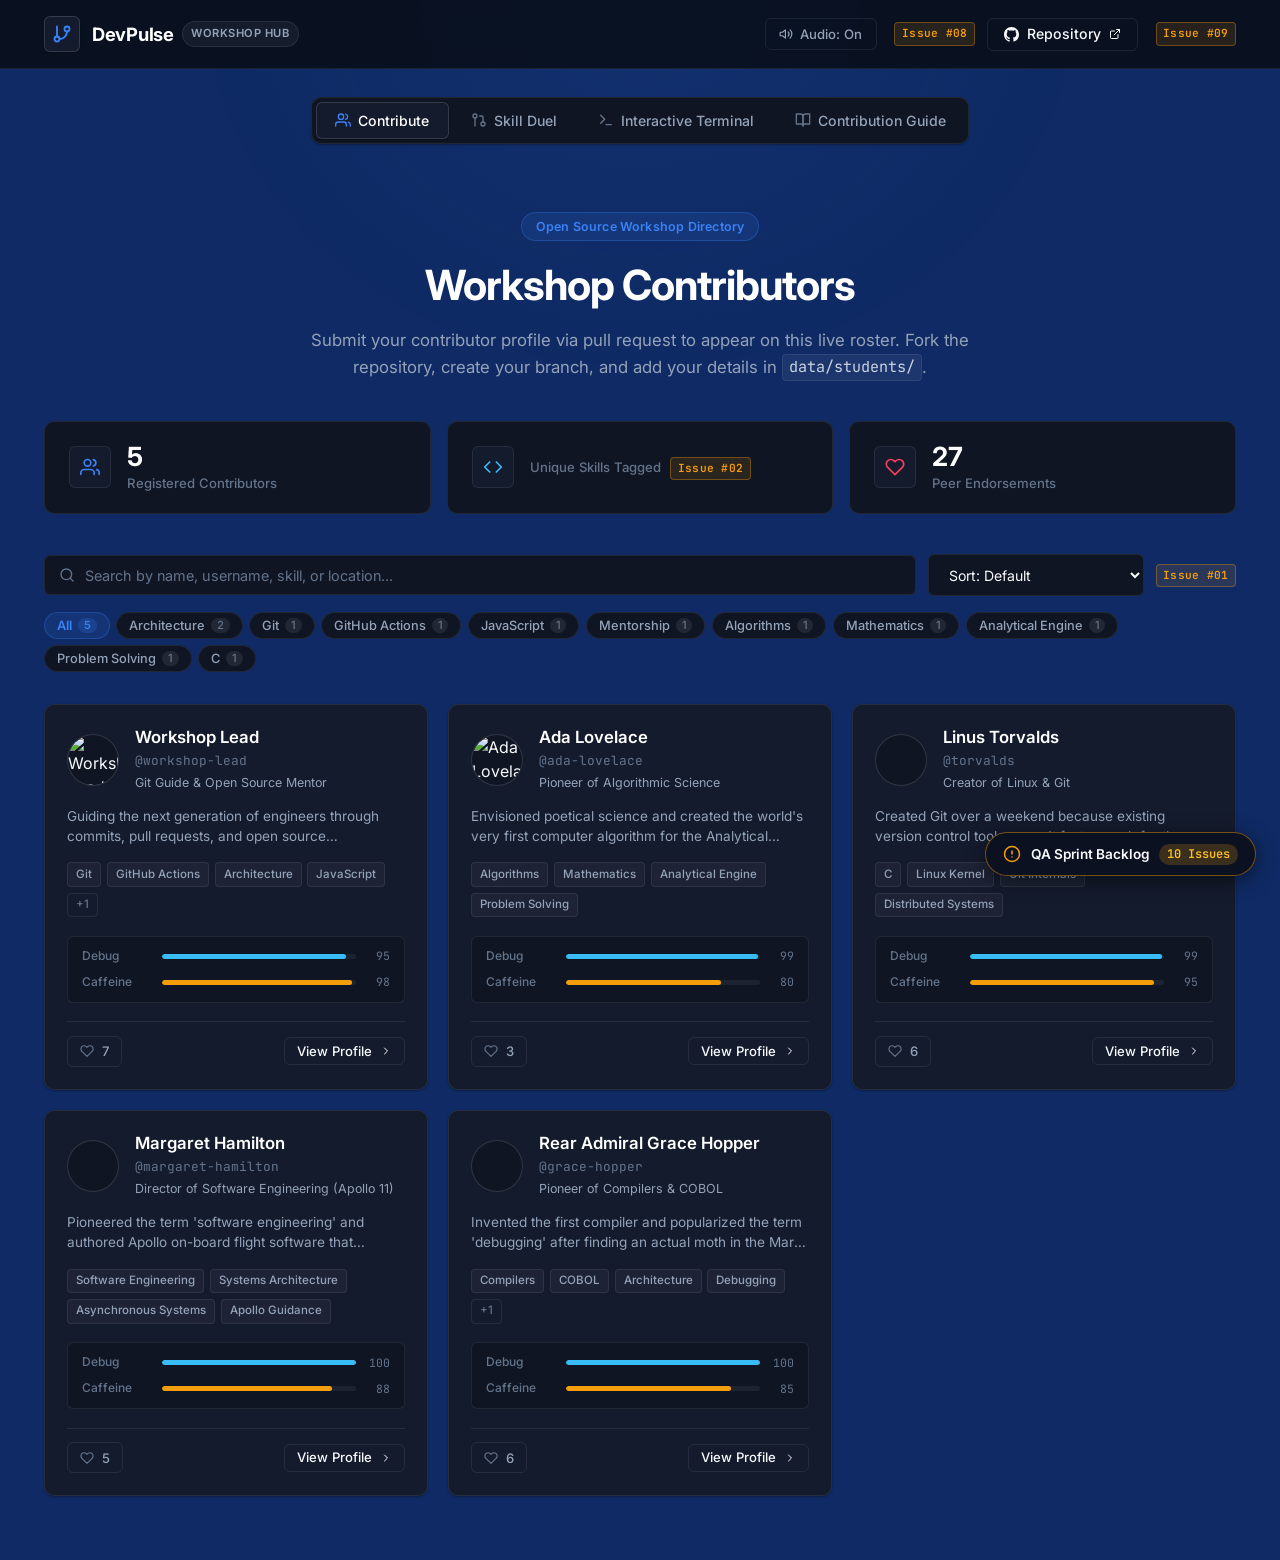
==== GitHub_MTECH/index.html @ 8ccf23fe "initial_commit" ====
<!DOCTYPE html>
<html lang="en">

<head>
  <meta charset="UTF-8">
  <meta name="viewport" content="width=device-width, initial-scale=1.0">
  <meta name="description" content="DevPulse - Contributor directory and interactive Git workshop platform.">
  <title> Git and Github Workshop </title>
  <link rel="stylesheet" href="css/styles.css">
  <link rel="icon"
    href="data:image/svg+xml,<svg xmlns=%22http://www.w3.org/2000/svg%22 viewBox=%220 0 24 24%22 fill=%22none%22 stroke=%22%232f81f7%22 stroke-width=%222%22 stroke-linecap=%22round%22 stroke-linejoin=%22round%22><line x1=%226%22 y1=%223%22 x2=%226%22 y2=%2215%22/><circle cx=%2218%22 cy=%226%22 r=%223%22/><circle cx=%226%22 cy=%2218%22 r=%223%22/><path d=%22M18 9a9 9 0 0 1-9 9%22/></svg>">
</head>

<body>
  <canvas id="confetti-canvas"></canvas>

  <header class="site-header">
    <div class="app-container header-inner">
      <a href="#" class="brand-logo" id="brand-home-link">
        <div class="logo-icon-wrap" aria-hidden="true">
          <svg width="20" height="20" viewBox="0 0 24 24" fill="none" stroke="currentColor" stroke-width="2.2"
            stroke-linecap="round" stroke-linejoin="round">
            <line x1="6" y1="3" x2="6" y2="15"></line>
            <circle cx="18" cy="6" r="3"></circle>
            <circle cx="6" cy="18" r="3"></circle>
            <path d="M18 9a9 9 0 0 1-9 9"></path>
          </svg>
        </div>
        <div class="brand-text-group">
          <span class="brand-title">DevPulse</span>
          <span class="brand-tag">Workshop Hub</span>
        </div>
      </a>

      <div class="header-actions">
        <button id="audio-toggle-btn" class="btn-audio" title="Toggle audio feedback" aria-label="Toggle Sound Effects">
          <svg class="audio-icon" width="14" height="14" viewBox="0 0 24 24" fill="none" stroke="currentColor"
            stroke-width="2" stroke-linecap="round" stroke-linejoin="round">
            <polygon points="11 5 6 9 2 9 2 15 6 15 11 19 11 5"></polygon>
            <path d="M19.07 4.93a10 10 0 0 1 0 14.14M15.54 8.46a5 5 0 0 1 0 7.07"></path>
          </svg>
          <span class="audio-label">Audio: On</span>
        </button>
        <span class="qa-badge" data-issue="8" title="Defect #08: Status text inverted on mute toggle">Issue #08</span>
        <a href="https://github.com" target="_blank" rel="noopener noreferrer" class="btn btn-outline"
          id="github-repo-btn">
          <svg width="15" height="15" viewBox="0 0 24 24" fill="currentColor">
            <path
              d="M12 0C5.37 0 0 5.37 0 12c0 5.31 3.435 9.795 8.205 11.385.6.105.825-.255.825-.57 0-.285-.015-1.23-.015-2.235-3.015.555-3.795-.735-4.035-1.41-.135-.345-.72-1.41-1.23-1.695-.42-.225-1.02-.78-.015-.795.945-.015 1.62.87 1.845 1.23 1.08 1.815 2.805 1.305 3.495.99.105-.78.42-1.305.765-1.605-2.67-.3-5.46-1.335-5.46-5.925 0-1.305.465-2.385 1.23-3.225-.12-.3-.54-1.53.12-3.18 0 0 1.005-.315 3.3 1.23.96-.27 1.98-.405 3-.405s2.04.135 3 .405c2.295-1.56 3.3-1.23 3.3-1.23.66 1.65.24 2.88.12 3.18.765.84 1.23 1.905 1.23 3.225 0 4.605-2.805 5.625-5.475 5.925.435.375.81 1.095.81 2.22 0 1.605-.015 2.895-.015 3.3 0 .315.225.69.825.57A12.02 12.02 0 0024 12c0-6.63-5.37-12-12-12z" />
          </svg>
          <span>Repository</span>
          <svg width="12" height="12" viewBox="0 0 24 24" fill="none" stroke="currentColor" stroke-width="2"
            stroke-linecap="round" stroke-linejoin="round">
            <path d="M18 13v6a2 2 0 0 1-2 2H5a2 2 0 0 1-2-2V8a2 2 0 0 1 2-2h6"></path>
            <polyline points="15 3 21 3 21 9"></polyline>
            <line x1="10" y1="14" x2="21" y2="3"></line>
          </svg>
        </a>
        <span class="qa-badge" data-issue="9"
          title="Defect #09: Header repository button navigates to generic github.com">Issue #09</span>
      </div>
    </div>
  </header>

  <main class="app-container">
    <!-- Top Navigation Tabs -->
    <nav class="nav-tabs-wrapper" aria-label="Main Navigation">
      <div class="nav-tabs" role="tablist">
        <button class="nav-tab-btn active" data-tab="contributors" role="tab" id="tab-btn-contributors">
          <svg width="16" height="16" viewBox="0 0 24 24" fill="none" stroke="currentColor" stroke-width="2"
            stroke-linecap="round" stroke-linejoin="round">
            <path d="M17 21v-2a4 4 0 0 0-4-4H5a4 4 0 0 0-4 4v2"></path>
            <circle cx="9" cy="7" r="4"></circle>
            <path d="M23 21v-2a4 4 0 0 0-3-3.87"></path>
            <path d="M16 3.13a4 4 0 0 1 0 7.75"></path>
          </svg>
          <span>Contribute</span>
        </button>
        <button class="nav-tab-btn" data-tab="arena" role="tab" id="tab-btn-arena">
          <svg width="16" height="16" viewBox="0 0 24 24" fill="none" stroke="currentColor" stroke-width="2"
            stroke-linecap="round" stroke-linejoin="round">
            <circle cx="18" cy="18" r="3"></circle>
            <circle cx="6" cy="6" r="3"></circle>
            <path d="M13 6h3a2 2 0 0 1 2 2v7"></path>
            <line x1="6" y1="9" x2="6" y2="21"></line>
          </svg>
          <span>Skill Duel</span>
        </button>
        <button class="nav-tab-btn" data-tab="arcade" role="tab" id="tab-btn-arcade">
          <svg width="16" height="16" viewBox="0 0 24 24" fill="none" stroke="currentColor" stroke-width="2"
            stroke-linecap="round" stroke-linejoin="round">
            <polyline points="4 17 10 11 4 5"></polyline>
            <line x1="12" y1="19" x2="20" y2="19"></line>
          </svg>
          <span>Interactive Terminal</span>
        </button>
        <button class="nav-tab-btn" data-tab="guide" role="tab" id="tab-btn-guide">
          <svg width="16" height="16" viewBox="0 0 24 24" fill="none" stroke="currentColor" stroke-width="2"
            stroke-linecap="round" stroke-linejoin="round">
            <path d="M2 3h6a4 4 0 0 1 4 4v14a3 3 0 0 0-3-3H2z"></path>
            <path d="M22 3h-6a4 4 0 0 0-4 4v14a3 3 0 0 1 3-3h7z"></path>
          </svg>
          <span>Contribution Guide</span>
        </button>
      </div>
    </nav>

    <!-- TAB 1: CONTRIBUTORS HUB -->
    <section id="tab-contributors" class="tab-panel active">
      <div class="hero-section">
        <div class="hero-pill">Open Source Workshop Directory</div>
        <h1 class="hero-title">Workshop Contributors</h1>
        <p class="hero-subtitle">
          Submit your contributor profile via pull request to appear on this live roster.
          Fork the repository, create your branch, and add your details in <code>data/students/</code>.
        </p>
      </div>

      <!-- Workshop Metrics Banner -->
      <div class="stats-banner">
        <div class="stat-item">
          <div class="stat-icon contributors" aria-hidden="true">
            <svg width="20" height="20" viewBox="0 0 24 24" fill="none" stroke="currentColor" stroke-width="2"
              stroke-linecap="round" stroke-linejoin="round">
              <path d="M17 21v-2a4 4 0 0 0-4-4H5a4 4 0 0 0-4 4v2"></path>
              <circle cx="9" cy="7" r="4"></circle>
              <path d="M23 21v-2a4 4 0 0 0-3-3.87"></path>
              <path d="M16 3.13a4 4 0 0 1 0 7.75"></path>
            </svg>
          </div>
          <div>
            <div class="stat-number" id="stat-total-contributors">0</div>
            <div class="stat-label">Registered Contributors</div>
          </div>
        </div>
        <div class="stat-item">
          <div class="stat-icon skills" aria-hidden="true">
            <svg width="20" height="20" viewBox="0 0 24 24" fill="none" stroke="currentColor" stroke-width="2"
              stroke-linecap="round" stroke-linejoin="round">
              <polyline points="16 18 22 12 16 6"></polyline>
              <polyline points="8 6 2 12 8 18"></polyline>
            </svg>
          </div>
          <div>
            <div class="stat-number" id="stat-unique-skills">0</div>
            <div class="stat-label">Unique Skills Tagged <span class="qa-badge" data-issue="2"
                title="Defect #02: Stat counter displays undefined / NaN">Issue #02</span></div>
          </div>
        </div>
        <div class="stat-item">
          <div class="stat-icon kudos" aria-hidden="true">
            <svg width="20" height="20" viewBox="0 0 24 24" fill="none" stroke="currentColor" stroke-width="2"
              stroke-linecap="round" stroke-linejoin="round">
              <path
                d="M20.84 4.61a5.5 5.5 0 0 0-7.78 0L12 5.67l-1.06-1.06a5.5 5.5 0 0 0-7.78 7.78l1.06 1.06L12 21.23l7.78-7.78 1.06-1.06a5.5 5.5 0 0 0 0-7.78z">
              </path>
            </svg>
          </div>
          <div>
            <div class="stat-number" id="stat-total-kudos">0</div>
            <div class="stat-label">Peer Endorsements</div>
          </div>
        </div>
      </div>

      <!-- Search, Sort & Skill Filters -->
      <div class="toolbar-section">
        <div class="search-row">
          <div class="search-input-wrapper">
            <svg class="search-icon" width="16" height="16" viewBox="0 0 24 24" fill="none" stroke="currentColor"
              stroke-width="2" stroke-linecap="round" stroke-linejoin="round">
              <circle cx="11" cy="11" r="8"></circle>
              <line x1="21" y1="21" x2="16.65" y2="16.65"></line>
            </svg>
            <input type="text" id="search-input" class="search-input"
              placeholder="Search by name, username, skill, or location...">
          </div>
          <div class="sort-select-wrapper" style="display: flex; align-items: center; gap: 0.4rem;">
            <select id="sort-select" class="sort-select">
              <option value="default">Sort: Default</option>
              <option value="name">Sort: Name (A–Z)</option>
              <option value="kudos">Sort: Peer Endorsements</option>
              <option value="debugging">Sort: Debugging Score</option>
              <option value="caffeine">Sort: Caffeine Index</option>
            </select>
            <span class="qa-badge" data-issue="1" title="Defect #01: Kudos sort order appears reversed">Issue #01</span>
          </div>
        </div>

        <div class="skills-pills-row" id="skills-filter-container">
          <!-- Populated dynamically by app.js -->
        </div>
      </div>

      <!-- Cards Grid -->
      <div class="profiles-grid" id="profiles-grid">
        <!-- Rendered dynamically by app.js -->
      </div>
    </section>

    <!-- TAB 2: GIT DUEL ARENA -->
    <section id="tab-arena" class="tab-panel">
      <div class="arena-container">
        <div class="arena-header">
          <h2 class="arena-title">Skill Comparison Duel</h2>
          <p class="arena-subtitle">Compare developer stats side-by-side in an interactive, turn-based capability
            simulation.</p>
        </div>

        <div class="arena-matchup-row">
          <div class="fighter-slot">
            <label for="arena-fighter-1" class="field-label">Contender 1</label>
            <select id="arena-fighter-1" class="fighter-select"></select>
            <div id="fighter-1-card"></div>
          </div>

          <div class="arena-vs-badge" aria-hidden="true">VS</div>

          <div class="fighter-slot">
            <label for="arena-fighter-2" class="field-label">Contender 2 <span class="qa-badge" data-issue="6"
                title="Defect #06: Contender 2 HP gauge lacks bottom clamping below 0">Issue #06</span></label>
            <select id="arena-fighter-2" class="fighter-select"></select>
            <div id="fighter-2-card"></div>
          </div>
        </div>

        <div class="arena-controls">
          <button id="start-battle-btn" class="btn btn-primary btn-battle">Run Comparison Duel</button>
          <button id="reset-battle-btn" class="btn btn-outline">Reset</button>
          <span class="qa-badge" data-issue="10"
            title="Defect #10: Contender validation allows selecting identical fighters">Issue #10</span>
        </div>

        <div class="battle-log-container" id="battle-log-messages">
          <div class="log-entry system">Ready. Select two contributors to begin simulation.</div>
        </div>
      </div>
    </section>

    <!-- TAB 3: GIT MINI-ARCADE -->
    <section id="tab-arcade" class="tab-panel">
      <div class="arcade-grid">
        <!-- Speed Typer Game -->
        <div class="arcade-card">
          <div class="arcade-card-header">
            <span class="arcade-tag">Terminal Exercise</span>
            <h3 class="arcade-title">Command Speed Typer <span class="qa-badge" data-issue="4"
                title="Defect #04: Restarting typer causes timer interval leakage and 2x countdown speed">Issue
                #04</span></h3>
            <p class="step-desc">Test your command-line recall. Enter the appropriate Git command before the clock runs
              out.</p>
          </div>

          <div class="typer-status-bar">
            <span>Score: <strong id="typer-score">0</strong></span>
            <span>Remaining: <strong id="typer-time">30s</strong></span>
          </div>

          <div class="typer-target-display">
            <div class="typer-prompt" id="typer-prompt">Click "Start Session" to begin</div>
            <div class="typer-target" id="typer-target">git checkout -b feature/example</div>
          </div>

          <input type="text" id="typer-input" class="typer-input" placeholder="Type Git command and press Enter..."
            disabled autocomplete="off" spellcheck="false">

          <button id="typer-start-btn" class="btn btn-primary">Start Session (30s)</button>
        </div>

        <!-- Git Quizzer -->
        <div class="arcade-card">
          <div class="arcade-card-header">
            <span class="arcade-tag">Knowledge Check</span>
            <h3 class="arcade-title">Version Control Assessment <span class="qa-badge" data-issue="5"
                title="Defect #05: Assessment Q5 answer key maps to incorrect option index">Issue #05</span></h3>
            <p class="step-desc">Verify your understanding of branching models, commit semantics, and merge conflict
              resolution.</p>
          </div>

          <div id="quiz-box">
            <!-- Rendered dynamically by arcade.js -->
          </div>
        </div>
      </div>

      <!-- Community Soundboard -->
      <div class="soundboard-section">
        <h3 class="arcade-title">Audio Feedback Console</h3>
        <p class="step-desc">Real-time Web Audio synthesizer providing auditory feedback for workshop demonstrations.
        </p>
        <div class="soundboard-grid">
          <button class="soundboard-btn" data-sound="kudos">Endorsement Chime</button>
          <button class="soundboard-btn" data-sound="attack">Action Pulse</button>
          <button class="soundboard-btn" data-sound="victory">Resolution Fanfare</button>
          <button class="soundboard-btn" data-sound="success">Commit Success</button>
          <button class="soundboard-btn" data-sound="error">Merge Conflict Alert</button>
        </div>
      </div>
    </section>

    <!-- TAB 4: GIT WORKSHOP GUIDE -->
    <section id="tab-guide" class="tab-panel">
      <div class="guide-container">
        <div class="guide-header">
          <h2 class="arena-title">Contribution Guide</h2>
          <p class="step-desc">
            Complete these 6 steps to submit your first open-source Pull Request and add your card to the roster.
          </p>
        </div>

        <div class="guide-steps-list">
          <div class="guide-step">
            <div class="step-num-badge">1</div>
            <div class="step-body">
              <h3 class="step-title">Fork and Clone <span class="qa-badge" data-issue="7"
                  title="Defect #07: Clone directory navigation mismatch (cd DevPulse fails)">Issue #07</span></h3>
              <p class="step-desc">Fork the repository to your personal GitHub account, then clone it to your local
                environment:</p>
              <div class="code-snippet-box">git clone https://github.com/Akhilesh-pujar/GitHub_workshop<br>cd DevPulse
              </div>
            </div>
          </div>

          <div class="guide-step">
            <div class="step-num-badge">2</div>
            <div class="step-body">
              <h3 class="step-title">Create a Feature Branch</h3>
              <p class="step-desc">Avoid committing to the <code>main</code> branch. Create a descriptive feature
                branch:</p>
              <div class="code-snippet-box">git checkout -b feature/add-YOUR_USERNAME</div>
            </div>
          </div>

          <div class="guide-step">
            <div class="step-num-badge">3</div>
            <div class="step-body">
              <h3 class="step-title">Create Your Profile</h3>
              <p class="step-desc">Copy <code>data/students/_template.json</code> to
                <code>data/students/YOUR_USERNAME.json</code> and populate your information:
              </p>
              <div class="code-snippet-box">cp data/students/_template.json data/students/YOUR_USERNAME.json</div>
            </div>
          </div>

          <div class="guide-step">
            <div class="step-num-badge">4</div>
            <div class="step-body">
              <h3 class="step-title">Register Your File</h3>
              <p class="step-desc">Add your filename (e.g., <code>"YOUR_USERNAME.json"</code>) to
                <code>data/registry.json</code> for local verification.
              </p>
            </div>
          </div>

          <div class="guide-step">
            <div class="step-num-badge">5</div>
            <div class="step-body">
              <h3 class="step-title">Stage, Commit & Push</h3>
              <p class="step-desc">Review modified files, commit with a standard conventional commit message, and push
                upstream:</p>
              <div class="code-snippet-box">git status<br>git add data/students/YOUR_USERNAME.json
                data/registry.json<br>git commit -m "feat: add profile for YOUR_USERNAME"<br>git push -u origin
                feature/add-YOUR_USERNAME</div>
            </div>
          </div>

          <div class="guide-step">
            <div class="step-num-badge">6</div>
            <div class="step-body">
              <h3 class="step-title">Open a Pull Request</h3>
              <p class="step-desc">
                Navigate to the upstream repository on GitHub, select <strong>Compare & pull request</strong>, provide a
                summary of your changes, and submit for peer review.
              </p>
            </div>
          </div>
        </div>
      </div>
    </section>
  </main>

  <!-- Profile Detail Modal Dialog -->
  <div id="profile-modal" class="modal-overlay" role="dialog" aria-modal="true"
    aria-labelledby="modal-contributor-name">
    <div class="modal-window">
      <button id="modal-close-btn" class="modal-close-btn" aria-label="Close dialog">
        <svg width="18" height="18" viewBox="0 0 24 24" fill="none" stroke="currentColor" stroke-width="2"
          stroke-linecap="round" stroke-linejoin="round">
          <line x1="18" y1="6" x2="6" y2="18"></line>
          <line x1="6" y1="6" x2="18" y2="18"></line>
        </svg>
      </button>
      <div id="modal-body-container">
        <!-- Rendered dynamically by app.js -->
      </div>
    </div>
  </div>

  <!-- Workshop QA Sprint Backlog Launcher (Floating) -->
  <aside class="qa-backlog-launcher-wrapper" aria-label="Workshop QA Tracking">
    <button id="qa-backlog-toggle-btn" class="qa-launcher-btn" title="View Workshop QA Defect Backlog (10 Issues)">
      <div class="qa-launcher-icon">
        <svg width="18" height="18" viewBox="0 0 24 24" fill="none" stroke="currentColor" stroke-width="2"
          stroke-linecap="round" stroke-linejoin="round">
          <circle cx="12" cy="12" r="10"></circle>
          <line x1="12" y1="8" x2="12" y2="12"></line>
          <line x1="12" y1="16" x2="12.01" y2="16"></line>
        </svg>
      </div>
      <span class="qa-launcher-text">QA Sprint Backlog</span>
      <span class="qa-launcher-pill">10 Issues</span>
    </button>
  </aside>

  <!-- Workshop QA Sprint Backlog Modal Dialog -->
  <div id="qa-backlog-modal" class="modal-overlay qa-modal" role="dialog" aria-modal="true"
    aria-labelledby="qa-modal-title">
    <div class="modal-window qa-modal-window">
      <div class="qa-modal-header">
        <div class="qa-header-title-group">
          <div class="qa-icon-wrap">
            <svg width="20" height="20" viewBox="0 0 24 24" fill="none" stroke="currentColor" stroke-width="2"
              stroke-linecap="round" stroke-linejoin="round">
              <path d="M12 20h9"></path>
              <path d="M16.5 3.5a2.121 2.121 0 0 1 3 3L7 19l-4 1 1-4L16.5 3.5z"></path>
            </svg>
          </div>
          <div>
            <h2 id="qa-modal-title" class="qa-title">Workshop Engineering QA Backlog</h2>
            <p class="qa-subtitle">Sprint 1 Pre-Release Defect Register • MTech Hands-on Track</p>
          </div>
        </div>
        <button id="qa-modal-close-btn" class="modal-close-btn" aria-label="Close defect register">
          <svg width="18" height="18" viewBox="0 0 24 24" fill="none" stroke="currentColor" stroke-width="2"
            stroke-linecap="round" stroke-linejoin="round">
            <line x1="18" y1="6" x2="6" y2="18"></line>
            <line x1="6" y1="6" x2="18" y2="18"></line>
          </svg>
        </button>
      </div>

      <div class="qa-workflow-banner">
        <div class="qa-workflow-title">Student Workflow Instructions</div>
        <ol class="qa-workflow-steps">
          <li><strong>Select an Issue:</strong> Pick an unassigned defect below (Issue #01 to #10).</li>
          <li><strong>Raise on GitHub:</strong> File a formal GitHub Issue (e.g.
            <code>[Bug]: Issue #01 - Kudos sort order inverted</code>) and assign it to a team member.</li>
          <li><strong>Branch & Fix:</strong> Run <code>git checkout -b fix/issue-XX-description</code>, investigate the
            source code, and implement the resolution.</li>
          <li><strong>Verify & Push:</strong> Test locally in your browser, commit with conventional commit format, and
            push your branch upstream.</li>
          <li><strong>Open Pull Request:</strong> Open a PR referencing <code>Fixes #&lt;issue-num&gt;</code> to trigger
            the automated CI pipeline!</li>
        </ol>
      </div>

      <div class="qa-issues-list" id="qa-issues-container">
        <!-- Issue #01 -->
        <div class="qa-issue-card" data-issue-target="1">
          <div class="qa-issue-top">
            <div class="qa-issue-tags">
              <span class="qa-tag-num">Issue #01</span>
              <span class="qa-tag-component">Search & Filter</span>
              <span class="qa-tag-severity medium">Medium</span>
            </div>
            <span class="qa-issue-file">GItHub/js/app.js</span>
          </div>
          <h3 class="qa-issue-title">Inverted sort order for "Peer Endorsements"</h3>
          <p class="qa-issue-desc">
            Selecting "Sort: Peer Endorsements" sorts the contributors ascending rather than descending, causing
            contributors with the fewest endorsements to appear first.
          </p>
        </div>

        <!-- Issue #02 -->
        <div class="qa-issue-card" data-issue-target="2">
          <div class="qa-issue-top">
            <div class="qa-issue-tags">
              <span class="qa-tag-num">Issue #02</span>
              <span class="qa-tag-component">Metrics Engine</span>
              <span class="qa-tag-severity high">High</span>
            </div>
            <span class="qa-issue-file">GItHub/js/app.js</span>
          </div>
          <h3 class="qa-issue-title">"Unique Skills Tagged" counter displays undefined / NaN</h3>
          <p class="qa-issue-desc">
            The unique skills counter element on the workshop metrics banner displays <code>undefined</code> due to an
            uninitialized property reference in <code>updateStatsCounters()</code>.
          </p>
        </div>

        <!-- Issue #03 -->
        <div class="qa-issue-card" data-issue-target="3">
          <div class="qa-issue-top">
            <div class="qa-issue-tags">
              <span class="qa-tag-num">Issue #03</span>
              <span class="qa-tag-component">Profile Modal</span>
              <span class="qa-tag-severity low">Low</span>
            </div>
            <span class="qa-issue-file">GItHub/js/app.js</span>
          </div>
          <h3 class="qa-issue-title">Modal "AI Prompt Crafting" bar width binds to debugging stat</h3>
          <p class="qa-issue-desc">
            In the developer detail modal, the progress bar width style attribute for "AI Prompt Crafting" references
            <code>p.stats?.debugging</code> instead of <code>p.stats?.promptCrafting</code>.
          </p>
        </div>

        <!-- Issue #04 -->
        <div class="qa-issue-card" data-issue-target="4">
          <div class="qa-issue-top">
            <div class="qa-issue-tags">
              <span class="qa-tag-num">Issue #04</span>
              <span class="qa-tag-component">Terminal Arcade</span>
              <span class="qa-tag-severity high">High</span>
            </div>
            <span class="qa-issue-file">GItHub/js/arcade.js</span>
          </div>
          <h3 class="qa-issue-title">Speed Typer timer accelerates upon restarting session</h3>
          <p class="qa-issue-desc">
            Restarting or re-initiating the 30-second speed typer without clearing the previous timer interval causes
            interval leakage, resulting in double-speed countdowns.
          </p>
        </div>

        <!-- Issue #05 -->
        <div class="qa-issue-card" data-issue-target="5">
          <div class="qa-issue-top">
            <div class="qa-issue-tags">
              <span class="qa-tag-num">Issue #05</span>
              <span class="qa-tag-component">Git Quizzer</span>
              <span class="qa-tag-severity medium">Medium</span>
            </div>
            <span class="qa-issue-file">GItHub/js/arcade.js</span>
          </div>
          <h3 class="qa-issue-title">Assessment Question 5 answer key maps to incorrect option index</h3>
          <p class="qa-issue-desc">
            In the Git knowledge assessment, Question 5 regarding <code>git checkout -b</code> has its answer key set to
            index <code>0</code> ("Deletes a branch") instead of index <code>1</code> ("Creates a new branch..."),
            penalizing correct submissions.
          </p>
        </div>

        <!-- Issue #06 -->
        <div class="qa-issue-card" data-issue-target="6">
          <div class="qa-issue-top">
            <div class="qa-issue-tags">
              <span class="qa-tag-num">Issue #06</span>
              <span class="qa-tag-component">Battle Arena</span>
              <span class="qa-tag-severity medium">Medium</span>
            </div>
            <span class="qa-issue-file">GItHub/js/battle-arena.js</span>
          </div>
          <h3 class="qa-issue-title">Contender 2 HP gauge lacks bottom clamping below 0</h3>
          <p class="qa-issue-desc">
            In <code>executeTurn()</code>, damage subtraction for Contender 2 omits <code>Math.max(0, ...)</code>,
            causing health points to display negative numbers on defeat.
          </p>
        </div>

        <!-- Issue #07 -->
        <div class="qa-issue-card" data-issue-target="7">
          <div class="qa-issue-top">
            <div class="qa-issue-tags">
              <span class="qa-tag-num">Issue #07</span>
              <span class="qa-tag-component">Contribution Guide</span>
              <span class="qa-tag-severity high">High</span>
            </div>
            <span class="qa-issue-file">GItHub/index.html</span>
          </div>
          <h3 class="qa-issue-title">Guide Step 1 directory navigation command mismatch</h3>
          <p class="qa-issue-desc">
            Step 1 snippet instructs students to run <code>cd DevPulse</code> after cloning, but the repository clone
            path defaults to <code>GitHub_workshop</code>, breaking terminal execution.
          </p>
        </div>

        <!-- Issue #08 -->
        <div class="qa-issue-card" data-issue-target="8">
          <div class="qa-issue-top">
            <div class="qa-issue-tags">
              <span class="qa-tag-num">Issue #08</span>
              <span class="qa-tag-component">Audio Console</span>
              <span class="qa-tag-severity low">Low</span>
            </div>
            <span class="qa-issue-file">GItHub/js/app.js</span>
          </div>
          <h3 class="qa-issue-title">Audio toggle button label text condition is inverted</h3>
          <p class="qa-issue-desc">
            Toggling mute state displays "Audio: On" when the audio synthesizer is actually muted, and displays "Audio:
            Muted" when audio is active.
          </p>
        </div>

        <!-- Issue #09 -->
        <div class="qa-issue-card" data-issue-target="9">
          <div class="qa-issue-top">
            <div class="qa-issue-tags">
              <span class="qa-tag-num">Issue #09</span>
              <span class="qa-tag-component">Navigation Bar</span>
              <span class="qa-tag-severity medium">Medium</span>
            </div>
            <span class="qa-issue-file">GItHub/index.html</span>
          </div>
          <h3 class="qa-issue-title">Header "Repository" button points to root github.com</h3>
          <p class="qa-issue-desc">
            The primary header repository navigation button links to <code>https://github.com</code> instead of the
            canonical workshop repository destination.
          </p>
        </div>

        <!-- Issue #10 -->
        <div class="qa-issue-card" data-issue-target="10">
          <div class="qa-issue-top">
            <div class="qa-issue-tags">
              <span class="qa-tag-num">Issue #10</span>
              <span class="qa-tag-component">Battle Arena</span>
              <span class="qa-tag-severity medium">Medium</span>
            </div>
            <span class="qa-issue-file">GItHub/js/battle-arena.js</span>
          </div>
          <h3 class="qa-issue-title">Duel simulator permits matching identical contenders for self-battle</h3>
          <p class="qa-issue-desc">
            Contender validation logic enables the comparison simulation even when Contender 1 and Contender 2 select
            the same profile, allowing self-combat anomalies.
          </p>
        </div>
      </div>
    </div>
  </div>

  <!-- Scripts -->
  <script src="js/audio.js"></script>
  <script src="js/battle-arena.js"></script>
  <script src="js/arcade.js"></script>
  <script src="js/app.js"></script>
</body>

</html>
---- GitHub_MTECH/css/styles.css ----
/* ==========================================================================
   DevPulse - Minimalist & Professional Design System
   Refined dark engineering interface inspired by GitHub and Linear
   ========================================================================== */

@import url('https://fonts.googleapis.com/css2?family=Inter:wght@400;500;600;700&family=JetBrains+Mono:wght@400;500;600&display=swap');

:root {
  /* Surface & Base Colors */
  --bg-canvas: #0f2a64;
  --bg-surface: #0f1523;
  --bg-card: #141b2d;
  --bg-card-hover: #182238;
  --bg-input: #0c121e;

  /* Borders */
  --border-subtle: rgba(255, 255, 255, 0.08);
  --border-medium: rgba(255, 255, 255, 0.14);
  --border-focus: #3b82f6;

  /* Accent & State Colors */
  --accent-primary: #3b82f6;
  --accent-primary-hover: #2563eb;
  --accent-subtle: rgba(59, 130, 246, 0.12);
  --accent-border: rgba(59, 130, 246, 0.3);

  --kudos-accent: #f43f5e;
  --kudos-subtle: rgba(244, 63, 94, 0.1);
  --kudos-border: rgba(244, 63, 94, 0.25);

  --success: #10b981;
  --success-subtle: rgba(16, 185, 129, 0.12);
  --warning: #f59e0b;
  --danger: #ef4444;

  /* Typography */
  --text-primary: #f8fafc;
  --text-secondary: #94a3b8;
  --text-muted: #64748b;

  --font-sans: 'Inter', -apple-system, BlinkMacSystemFont, 'Segoe UI', Roboto, sans-serif;
  --font-mono: 'JetBrains Mono', ui-monospace, SFMono-Regular, monospace;

  /* Radii */
  --radius-xs: 4px;
  --radius-sm: 6px;
  --radius-md: 10px;
  --radius-lg: 14px;
  --radius-full: 9999px;

  /* Shadows */
  --shadow-sm: 0 1px 2px rgba(0, 0, 0, 0.3);
  --shadow-md: 0 4px 14px rgba(0, 0, 0, 0.25);
  --shadow-lg: 0 12px 30px rgba(0, 0, 0, 0.4);
}

*,
*::before,
*::after {
  box-sizing: border-box;
  margin: 0;
  padding: 0;
}

body {
  font-family: var(--font-sans);
  background-color: var(--bg-canvas);
  color: var(--text-primary);
  line-height: 1.55;
  min-height: 100vh;
  overflow-x: hidden;
  position: relative;
  -webkit-font-smoothing: antialiased;
  -moz-osx-font-smoothing: grayscale;
}

/* Subtle background illumination */
body::before {
  content: '';
  position: fixed;
  top: 0;
  left: 50%;
  transform: translateX(-50%);
  width: 900px;
  height: 380px;
  background: radial-gradient(ellipse at top, rgba(59, 130, 246, 0.08) 0%, transparent 70%);
  pointer-events: none;
  z-index: 0;
}

#confetti-canvas {
  position: fixed;
  top: 0;
  left: 0;
  width: 100%;
  height: 100%;
  pointer-events: none;
  z-index: 9999;
}

/* Layout Container */
.app-container {
  position: relative;
  z-index: 1;
  max-width: 1240px;
  margin: 0 auto;
  padding: 0 1.5rem 4rem;
}

/* ==========================================================================
   Header & Brand Navigation
   ========================================================================== */
.site-header {
  border-bottom: 1px solid var(--border-subtle);
  background: rgba(9, 13, 22, 0.85);
  backdrop-filter: blur(12px);
  position: sticky;
  top: 0;
  z-index: 100;
}

.header-inner {
  display: flex;
  justify-content: space-between;
  align-items: center;
  gap: 1rem;
  padding-top: 1rem;
  padding-bottom: 1rem;
}

.brand-logo {
  display: flex;
  align-items: center;
  gap: 0.75rem;
  text-decoration: none;
  color: var(--text-primary);
  transition: opacity 0.15s ease;
}

.brand-logo:hover {
  opacity: 0.9;
}

.logo-icon-wrap {
  width: 36px;
  height: 36px;
  border-radius: var(--radius-sm);
  background: var(--bg-card);
  border: 1px solid var(--border-medium);
  display: flex;
  align-items: center;
  justify-content: center;
  color: var(--accent-primary);
  box-shadow: var(--shadow-sm);
}

.brand-text-group {
  display: flex;
  align-items: center;
  gap: 0.5rem;
}

.brand-title {
  font-size: 1.15rem;
  font-weight: 700;
  letter-spacing: -0.3px;
  color: #fff;
}

.brand-tag {
  font-size: 0.7rem;
  font-weight: 600;
  text-transform: uppercase;
  letter-spacing: 0.5px;
  color: var(--text-secondary);
  background: rgba(255, 255, 255, 0.05);
  padding: 0.2rem 0.55rem;
  border-radius: var(--radius-full);
  border: 1px solid var(--border-subtle);
}

.header-actions {
  display: flex;
  align-items: center;
  gap: 0.75rem;
}

/* ==========================================================================
   Navigation Tabs (Segmented Control)
   ========================================================================== */
.nav-tabs-wrapper {
  margin: 1.75rem 0 2.25rem;
  display: flex;
  justify-content: center;
}

.nav-tabs {
  display: flex;
  background: var(--bg-surface);
  border: 1px solid var(--border-subtle);
  border-radius: var(--radius-md);
  padding: 0.25rem;
  gap: 0.25rem;
  box-shadow: var(--shadow-sm);
}

.nav-tab-btn {
  background: transparent;
  border: none;
  color: var(--text-secondary);
  font-family: var(--font-sans);
  font-size: 0.88rem;
  font-weight: 500;
  padding: 0.55rem 1.15rem;
  border-radius: var(--radius-sm);
  cursor: pointer;
  transition: all 0.15s ease;
  display: flex;
  align-items: center;
  gap: 0.45rem;
}

.nav-tab-btn svg {
  color: var(--text-muted);
  transition: color 0.15s ease;
}

.nav-tab-btn:hover {
  color: var(--text-primary);
  background: rgba(255, 255, 255, 0.03);
}

.nav-tab-btn:hover svg {
  color: var(--text-secondary);
}

.nav-tab-btn.active {
  color: #fff;
  background: var(--bg-card);
  border: 1px solid var(--border-medium);
  box-shadow: var(--shadow-sm);
}

.nav-tab-btn.active svg {
  color: var(--accent-primary);
}

/* ==========================================================================
   Buttons
   ========================================================================== */
.btn {
  display: inline-flex;
  align-items: center;
  justify-content: center;
  gap: 0.5rem;
  font-family: var(--font-sans);
  font-weight: 500;
  font-size: 0.88rem;
  padding: 0.5rem 1rem;
  border-radius: var(--radius-sm);
  cursor: pointer;
  transition: all 0.15s ease;
  text-decoration: none;
  border: 1px solid transparent;
  line-height: 1;
}

.btn-primary {
  background: var(--accent-primary);
  color: #fff;
  border-color: var(--accent-primary);
}

.btn-primary:hover {
  background: var(--accent-primary-hover);
  border-color: var(--accent-primary-hover);
}

.btn-primary:disabled {
  opacity: 0.6;
  cursor: not-allowed;
}

.btn-outline {
  background: transparent;
  color: var(--text-primary);
  border: 1px solid var(--border-subtle);
}

.btn-outline:hover {
  background: rgba(255, 255, 255, 0.04);
  border-color: var(--border-medium);
}

.btn-audio {
  display: inline-flex;
  align-items: center;
  gap: 0.45rem;
  background: transparent;
  border: 1px solid var(--border-subtle);
  color: var(--text-secondary);
  border-radius: var(--radius-sm);
  padding: 0.45rem 0.85rem;
  font-size: 0.82rem;
  font-family: var(--font-sans);
  font-weight: 500;
  cursor: pointer;
  transition: all 0.15s ease;
}

.btn-audio:hover {
  border-color: var(--border-medium);
  color: var(--text-primary);
  background: rgba(255, 255, 255, 0.03);
}

.btn-audio.muted {
  opacity: 0.6;
}

/* ==========================================================================
   Hero Section
   ========================================================================== */
.hero-section {
  text-align: center;
  padding: 2rem 1rem 2.5rem;
  max-width: 760px;
  margin: 0 auto;
}

.hero-pill {
  display: inline-flex;
  align-items: center;
  gap: 0.45rem;
  padding: 0.25rem 0.85rem;
  border-radius: var(--radius-full);
  background: var(--accent-subtle);
  border: 1px solid var(--accent-border);
  font-size: 0.78rem;
  font-weight: 600;
  color: var(--accent-primary);
  margin-bottom: 1.25rem;
  letter-spacing: 0.2px;
}

.hero-title {
  font-size: 2.6rem;
  font-weight: 700;
  line-height: 1.2;
  margin-bottom: 1rem;
  letter-spacing: -1px;
  color: #fff;
}

.hero-subtitle {
  font-size: 1.05rem;
  color: var(--text-secondary);
  line-height: 1.6;
}

.hero-subtitle code {
  font-family: var(--font-mono);
  font-size: 0.9em;
  background: rgba(255, 255, 255, 0.06);
  border: 1px solid var(--border-subtle);
  padding: 0.15rem 0.4rem;
  border-radius: var(--radius-xs);
  color: #cbd5e1;
}

/* ==========================================================================
   Metrics Banner
   ========================================================================== */
.stats-banner {
  display: grid;
  grid-template-columns: repeat(3, 1fr);
  gap: 1rem;
  margin-bottom: 2.5rem;
}

.stat-item {
  background: var(--bg-surface);
  border: 1px solid var(--border-subtle);
  border-radius: var(--radius-md);
  padding: 1.25rem 1.5rem;
  display: flex;
  align-items: center;
  gap: 1rem;
  transition: border-color 0.15s ease;
}

.stat-item:hover {
  border-color: var(--border-medium);
}

.stat-icon {
  width: 42px;
  height: 42px;
  border-radius: var(--radius-sm);
  display: flex;
  align-items: center;
  justify-content: center;
  background: var(--bg-card);
  border: 1px solid var(--border-subtle);
  color: var(--text-secondary);
  flex-shrink: 0;
}

.stat-icon.contributors {
  color: var(--accent-primary);
}

.stat-icon.skills {
  color: #38bdf8;
}

.stat-icon.kudos {
  color: var(--kudos-accent);
}

.stat-number {
  font-size: 1.65rem;
  font-weight: 700;
  letter-spacing: -0.5px;
  color: #fff;
  line-height: 1.1;
}

.stat-label {
  font-size: 0.82rem;
  color: var(--text-muted);
  font-weight: 500;
  margin-top: 0.15rem;
}

/* ==========================================================================
   Toolbar (Search, Sort, Filters)
   ========================================================================== */
.toolbar-section {
  display: flex;
  flex-direction: column;
  gap: 1rem;
  margin-bottom: 2rem;
}

.search-row {
  display: flex;
  gap: 0.75rem;
  align-items: center;
}

.search-input-wrapper {
  position: relative;
  flex: 1;
}

.search-icon {
  position: absolute;
  left: 0.95rem;
  top: 50%;
  transform: translateY(-50%);
  color: var(--text-muted);
  pointer-events: none;
}

.search-input {
  width: 100%;
  background: var(--bg-surface);
  border: 1px solid var(--border-subtle);
  color: var(--text-primary);
  font-family: var(--font-sans);
  font-size: 0.9rem;
  padding: 0.65rem 1rem 0.65rem 2.5rem;
  border-radius: var(--radius-sm);
  outline: none;
  transition: all 0.15s ease;
}

.search-input::placeholder {
  color: var(--text-muted);
}

.search-input:focus {
  border-color: var(--border-focus);
  background: var(--bg-input);
  box-shadow: 0 0 0 1px var(--border-focus);
}

.sort-select {
  background: var(--bg-surface);
  border: 1px solid var(--border-subtle);
  color: var(--text-primary);
  font-family: var(--font-sans);
  font-size: 0.88rem;
  padding: 0.65rem 1rem;
  border-radius: var(--radius-sm);
  outline: none;
  cursor: pointer;
  transition: border-color 0.15s ease;
}

.sort-select:focus {
  border-color: var(--border-focus);
}

.skills-pills-row {
  display: flex;
  flex-wrap: wrap;
  gap: 0.4rem;
  align-items: center;
}

.filter-pill {
  background: var(--bg-surface);
  border: 1px solid var(--border-subtle);
  color: var(--text-secondary);
  font-family: var(--font-sans);
  font-size: 0.8rem;
  font-weight: 500;
  padding: 0.3rem 0.75rem;
  border-radius: var(--radius-full);
  cursor: pointer;
  transition: all 0.15s ease;
  display: inline-flex;
  align-items: center;
  gap: 0.4rem;
}

.filter-pill:hover {
  color: var(--text-primary);
  border-color: var(--border-medium);
  background: rgba(255, 255, 255, 0.04);
}

.filter-pill.active {
  background: var(--accent-subtle);
  border-color: var(--accent-border);
  color: var(--accent-primary);
  font-weight: 600;
}

.pill-badge {
  background: rgba(255, 255, 255, 0.08);
  color: var(--text-muted);
  padding: 0.1rem 0.35rem;
  border-radius: var(--radius-full);
  font-size: 0.7rem;
  line-height: 1;
}

.filter-pill.active .pill-badge {
  background: rgba(59, 130, 246, 0.2);
  color: var(--accent-primary);
}

/* ==========================================================================
   Profiles Grid & Contributor Cards
   ========================================================================== */
.profiles-grid {
  display: grid;
  grid-template-columns: repeat(auto-fill, minmax(360px, 1fr));
  gap: 1.25rem;
}

.dev-card {
  position: relative;
  background: var(--bg-card);
  border: 1px solid var(--border-subtle);
  border-radius: var(--radius-md);
  padding: 1.4rem;
  cursor: pointer;
  transition: transform 0.15s ease, border-color 0.15s ease, box-shadow 0.15s ease;
  display: flex;
  flex-direction: column;
  box-shadow: var(--shadow-sm);
}

.dev-card:hover {
  transform: translateY(-2px);
  border-color: var(--border-medium);
  box-shadow: var(--shadow-md);
  background: var(--bg-card-hover);
}

.dev-card-inner {
  display: flex;
  flex-direction: column;
  height: 100%;
}

.card-header {
  display: flex;
  align-items: center;
  gap: 1rem;
  margin-bottom: 0.85rem;
}

.avatar-ring {
  width: 52px;
  height: 52px;
  border-radius: var(--radius-full);
  flex-shrink: 0;
  border: 1px solid var(--border-medium);
  overflow: hidden;
  background: var(--bg-surface);
}

.dev-avatar {
  width: 100%;
  height: 100%;
  border-radius: var(--radius-full);
  object-fit: cover;
  display: block;
}

.dev-meta {
  overflow: hidden;
  flex: 1;
}

.dev-name {
  font-size: 1.05rem;
  font-weight: 600;
  color: #fff;
  white-space: nowrap;
  overflow: hidden;
  text-overflow: ellipsis;
  line-height: 1.3;
}

.dev-username {
  font-family: var(--font-mono);
  font-size: 0.8rem;
  color: var(--text-muted);
  display: block;
  margin-top: 0.1rem;
}

.dev-role {
  font-size: 0.78rem;
  color: var(--text-secondary);
  display: block;
  white-space: nowrap;
  overflow: hidden;
  text-overflow: ellipsis;
  margin-top: 0.15rem;
}

.dev-bio {
  font-size: 0.85rem;
  color: var(--text-secondary);
  line-height: 1.5;
  margin-bottom: 1rem;
  display: -webkit-box;
  -webkit-line-clamp: 2;
  -webkit-box-orient: vertical;
  overflow: hidden;
  flex-grow: 1;
}

.dev-skills-list {
  display: flex;
  flex-wrap: wrap;
  gap: 0.35rem;
  margin-bottom: 1.15rem;
}

.skill-tag {
  background: rgba(255, 255, 255, 0.04);
  border: 1px solid var(--border-subtle);
  color: var(--text-secondary);
  font-size: 0.72rem;
  font-weight: 500;
  padding: 0.15rem 0.5rem;
  border-radius: var(--radius-xs);
}

.skill-tag.more {
  color: var(--text-muted);
  background: transparent;
}

.dev-stats-bars {
  background: var(--bg-surface);
  border-radius: var(--radius-sm);
  padding: 0.65rem 0.85rem;
  display: flex;
  flex-direction: column;
  gap: 0.45rem;
  margin-bottom: 1.15rem;
  border: 1px solid var(--border-subtle);
}

.stat-bar-row {
  display: flex;
  align-items: center;
  gap: 0.65rem;
  font-size: 0.75rem;
}

.stat-name {
  width: 70px;
  color: var(--text-muted);
  font-weight: 500;
}

.stat-bar-track {
  flex: 1;
  height: 5px;
  background: rgba(255, 255, 255, 0.06);
  border-radius: var(--radius-full);
  overflow: hidden;
}

.stat-bar-val {
  height: 100%;
  border-radius: var(--radius-full);
  background: var(--accent-primary);
  transition: width 0.4s ease;
}

.stat-bar-val.debug {
  background: #38bdf8;
}

.stat-bar-val.caffeine {
  background: #f59e0b;
}

.stat-num {
  font-family: var(--font-mono);
  font-size: 0.72rem;
  color: var(--text-muted);
  width: 24px;
  text-align: right;
}

.card-footer {
  display: flex;
  align-items: center;
  justify-content: space-between;
  padding-top: 0.85rem;
  border-top: 1px solid var(--border-subtle);
}

.kudos-btn {
  background: transparent;
  border: 1px solid var(--border-subtle);
  color: var(--text-secondary);
  font-family: var(--font-sans);
  font-size: 0.82rem;
  font-weight: 500;
  padding: 0.4rem 0.75rem;
  border-radius: var(--radius-sm);
  cursor: pointer;
  display: flex;
  align-items: center;
  gap: 0.45rem;
  transition: all 0.15s ease;
}

.kudos-btn svg {
  color: var(--text-muted);
  transition: color 0.15s ease, transform 0.15s ease;
}

.kudos-btn:hover {
  border-color: var(--kudos-border);
  background: var(--kudos-subtle);
  color: var(--kudos-accent);
}

.kudos-btn:hover svg {
  color: var(--kudos-accent);
  fill: var(--kudos-accent);
}

.kudos-burst {
  animation: burst 0.3s ease;
}

@keyframes burst {
  0% {
    transform: scale(1);
  }

  50% {
    transform: scale(1.15);
  }

  100% {
    transform: scale(1);
  }
}

.view-profile-btn {
  font-size: 0.82rem;
  padding: 0.4rem 0.75rem;
}

.loading-state,
.empty-results-box {
  grid-column: 1 / -1;
  text-align: center;
  padding: 4rem 2rem;
  background: var(--bg-surface);
  border: 1px solid var(--border-subtle);
  border-radius: var(--radius-md);
  color: var(--text-secondary);
}

.empty-results-box h3 {
  color: #fff;
  font-size: 1.15rem;
  margin-bottom: 0.4rem;
}

.empty-results-box p {
  font-size: 0.9rem;
  color: var(--text-muted);
}

/* ==========================================================================
   Tab Panels
   ========================================================================== */
.tab-panel {
  display: none;
}

.tab-panel.active {
  display: block;
}

/* ==========================================================================
   Skill Comparison Duel UI
   ========================================================================== */
.arena-container {
  background: var(--bg-surface);
  border: 1px solid var(--border-subtle);
  border-radius: var(--radius-md);
  padding: 2.25rem;
  box-shadow: var(--shadow-sm);
}

.arena-header {
  text-align: center;
  margin-bottom: 2rem;
}

.arena-title {
  font-size: 1.85rem;
  font-weight: 700;
  letter-spacing: -0.5px;
  color: #fff;
  margin-bottom: 0.4rem;
}

.arena-subtitle {
  color: var(--text-secondary);
  font-size: 0.95rem;
}

.arena-matchup-row {
  display: grid;
  grid-template-columns: 1fr auto 1fr;
  gap: 1.5rem;
  align-items: center;
  margin-bottom: 2rem;
}

.field-label {
  font-size: 0.8rem;
  font-weight: 600;
  text-transform: uppercase;
  letter-spacing: 0.5px;
  color: var(--text-muted);
  margin-bottom: 0.35rem;
  display: block;
}

.fighter-slot {
  display: flex;
  flex-direction: column;
  gap: 0.75rem;
}

.fighter-select {
  width: 100%;
  background: var(--bg-card);
  border: 1px solid var(--border-subtle);
  color: var(--text-primary);
  font-family: var(--font-sans);
  font-size: 0.88rem;
  padding: 0.65rem 0.85rem;
  border-radius: var(--radius-sm);
  outline: none;
  cursor: pointer;
  transition: border-color 0.15s ease;
}

.fighter-select:focus {
  border-color: var(--border-focus);
}

.arena-vs-badge {
  font-size: 0.9rem;
  font-weight: 700;
  color: var(--text-muted);
  padding: 0.5rem 0.85rem;
  background: var(--bg-card);
  border-radius: var(--radius-sm);
  border: 1px solid var(--border-subtle);
  letter-spacing: 1px;
}

.fighter-preview-card {
  background: var(--bg-card);
  border: 1px solid var(--border-subtle);
  border-radius: var(--radius-md);
  padding: 1.25rem;
  transition: border-color 0.2s ease;
}

.fighter-preview-card.winner {
  border-color: var(--success);
}

.fighter-preview-card.loser {
  opacity: 0.55;
  filter: grayscale(0.6);
}

.fighter-preview-card.shake {
  animation: hit-shake 0.25s ease;
}

@keyframes hit-shake {

  0%,
  100% {
    transform: translateX(0);
  }

  25% {
    transform: translateX(-4px);
  }

  75% {
    transform: translateX(4px);
  }
}

.empty-fighter-slot {
  padding: 2.5rem 1rem;
  text-align: center;
  background: var(--bg-card);
  border: 1px dashed var(--border-subtle);
  border-radius: var(--radius-md);
  color: var(--text-muted);
  font-size: 0.88rem;
}

.fighter-header {
  display: flex;
  align-items: center;
  gap: 0.85rem;
  margin-bottom: 1rem;
}

.fighter-avatar {
  width: 46px;
  height: 46px;
  border-radius: var(--radius-full);
  object-fit: cover;
  border: 1px solid var(--border-medium);
}

.fighter-name {
  font-size: 1.05rem;
  font-weight: 600;
  color: #fff;
}

.fighter-role {
  font-size: 0.78rem;
  color: var(--text-muted);
  display: block;
}

.hp-bar-wrapper {
  margin-bottom: 1rem;
}

.hp-label {
  display: flex;
  justify-content: space-between;
  font-size: 0.78rem;
  font-weight: 600;
  color: var(--text-secondary);
  margin-bottom: 0.35rem;
}

.hp-track {
  height: 8px;
  background: rgba(255, 255, 255, 0.08);
  border-radius: var(--radius-full);
  overflow: hidden;
}

.hp-fill {
  height: 100%;
  background: var(--success);
  transition: width 0.3s ease;
}

.hp-fill.warning {
  background: var(--warning);
}

.hp-fill.critical {
  background: var(--danger);
}

.fighter-stats-mini {
  display: grid;
  grid-template-columns: 1fr 1fr;
  gap: 0.45rem;
  margin-bottom: 0.85rem;
}

.stat-pill {
  background: rgba(255, 255, 255, 0.03);
  border: 1px solid var(--border-subtle);
  padding: 0.35rem 0.55rem;
  border-radius: var(--radius-xs);
  font-size: 0.75rem;
  color: var(--text-secondary);
}

.stat-pill strong {
  color: #fff;
}

.signature-move-badge {
  background: var(--accent-subtle);
  border: 1px solid var(--accent-border);
  color: #cbd5e1;
  padding: 0.45rem 0.65rem;
  border-radius: var(--radius-xs);
  font-size: 0.78rem;
}

.signature-move-badge strong {
  color: var(--accent-primary);
}

.arena-controls {
  display: flex;
  justify-content: center;
  gap: 0.75rem;
  margin-bottom: 1.5rem;
}

.btn-battle {
  font-size: 0.95rem;
  padding: 0.7rem 1.75rem;
}

.battle-log-container {
  background: #06090e;
  border: 1px solid var(--border-subtle);
  border-radius: var(--radius-sm);
  padding: 1rem 1.25rem;
  max-height: 220px;
  overflow-y: auto;
  font-family: var(--font-mono);
  font-size: 0.82rem;
  line-height: 1.6;
}

.log-entry {
  padding: 0.3rem 0;
  border-bottom: 1px solid rgba(255, 255, 255, 0.03);
  color: var(--text-secondary);
}

.log-entry.system {
  color: var(--accent-primary);
}

.log-entry.player1 {
  color: #38bdf8;
}

.log-entry.player2 {
  color: #f472b6;
}

.log-entry.winner {
  color: var(--success);
  font-weight: 600;
}

.log-time {
  color: var(--text-muted);
  margin-right: 0.5rem;
}

.crit-tag {
  color: var(--danger);
  font-weight: 600;
}

.move-name {
  color: #cbd5e1;
  font-weight: 600;
}

/* ==========================================================================
   Terminal & Quiz UI
   ========================================================================== */
.arcade-grid {
  display: grid;
  grid-template-columns: 1fr 1fr;
  gap: 1.5rem;
  margin-bottom: 2rem;
}

.arcade-card {
  background: var(--bg-surface);
  border: 1px solid var(--border-subtle);
  border-radius: var(--radius-md);
  padding: 1.75rem;
  box-shadow: var(--shadow-sm);
  display: flex;
  flex-direction: column;
}

.arcade-card-header {
  margin-bottom: 1.25rem;
}

.arcade-tag {
  display: inline-block;
  font-size: 0.7rem;
  font-weight: 600;
  text-transform: uppercase;
  letter-spacing: 0.5px;
  color: var(--accent-primary);
  background: var(--accent-subtle);
  border: 1px solid var(--accent-border);
  padding: 0.15rem 0.5rem;
  border-radius: var(--radius-full);
  margin-bottom: 0.45rem;
}

.arcade-title {
  font-size: 1.25rem;
  font-weight: 600;
  color: #fff;
}

.typer-status-bar {
  display: flex;
  justify-content: space-between;
  font-family: var(--font-mono);
  font-size: 0.82rem;
  margin-bottom: 1rem;
  padding: 0.45rem 0.75rem;
  background: var(--bg-card);
  border: 1px solid var(--border-subtle);
  border-radius: var(--radius-sm);
  color: var(--text-secondary);
}

.typer-target-display {
  background: #06090e;
  border: 1px solid var(--border-subtle);
  border-radius: var(--radius-sm);
  padding: 1.15rem;
  margin-bottom: 1rem;
  text-align: center;
}

.typer-prompt {
  font-size: 0.82rem;
  color: var(--text-muted);
  margin-bottom: 0.4rem;
}

.typer-target {
  font-family: var(--font-mono);
  font-size: 1.05rem;
  font-weight: 600;
  color: var(--accent-primary);
}

.typer-input {
  width: 100%;
  background: #06090e;
  border: 1px solid var(--border-subtle);
  color: #fff;
  font-family: var(--font-mono);
  font-size: 0.95rem;
  padding: 0.65rem 0.85rem;
  border-radius: var(--radius-sm);
  outline: none;
  margin-bottom: 1rem;
  transition: border-color 0.15s ease;
}

.typer-input:focus {
  border-color: var(--border-focus);
}

.typer-input.flash-success {
  background: var(--success-subtle);
  border-color: var(--success);
}

/* Quiz Box */
.quiz-card {
  display: flex;
  flex-direction: column;
  height: 100%;
}

.quiz-progress-bar {
  display: flex;
  justify-content: space-between;
  font-size: 0.78rem;
  color: var(--text-muted);
  margin-bottom: 0.85rem;
}

.quiz-question-title {
  font-size: 1.05rem;
  font-weight: 600;
  margin-bottom: 1rem;
  color: #fff;
  line-height: 1.4;
}

.quiz-options-grid {
  display: flex;
  flex-direction: column;
  gap: 0.5rem;
  margin-bottom: 1rem;
}

.quiz-option-btn {
  background: var(--bg-card);
  border: 1px solid var(--border-subtle);
  color: var(--text-secondary);
  font-family: var(--font-sans);
  font-size: 0.85rem;
  padding: 0.75rem 0.85rem;
  border-radius: var(--radius-sm);
  text-align: left;
  cursor: pointer;
  transition: all 0.15s ease;
}

.quiz-option-btn:hover:not(:disabled) {
  background: var(--bg-card-hover);
  border-color: var(--border-medium);
  color: var(--text-primary);
}

.quiz-option-btn.correct {
  background: var(--success-subtle) !important;
  border-color: var(--success) !important;
  color: #fff !important;
}

.quiz-option-btn.wrong {
  background: rgba(239, 68, 68, 0.1) !important;
  border-color: var(--danger) !important;
  color: #fff !important;
}

.quiz-feedback-box {
  padding: 0.75rem 0.85rem;
  border-radius: var(--radius-sm);
  font-size: 0.82rem;
  line-height: 1.5;
  display: flex;
  flex-direction: column;
  gap: 0.65rem;
}

.quiz-feedback-box.correct {
  background: var(--success-subtle);
  border: 1px solid rgba(16, 185, 129, 0.25);
  color: #86efac;
}

.quiz-feedback-box.wrong {
  background: rgba(239, 68, 68, 0.1);
  border: 1px solid rgba(239, 68, 68, 0.25);
  color: #fca5a5;
}

.next-q-btn {
  align-self: flex-start;
  margin-top: 0.35rem;
}

.quiz-completed {
  text-align: center;
  padding: 2rem 1rem;
}

.quiz-final-score {
  font-size: 1.75rem;
  font-weight: 700;
  color: #fff;
  margin: 0.75rem 0;
}

/* Soundboard Card */
.soundboard-section {
  background: var(--bg-surface);
  border: 1px solid var(--border-subtle);
  border-radius: var(--radius-md);
  padding: 1.75rem 2rem;
}

.soundboard-grid {
  display: grid;
  grid-template-columns: repeat(auto-fit, minmax(180px, 1fr));
  gap: 0.75rem;
  margin-top: 1rem;
}

.soundboard-btn {
  background: var(--bg-card);
  border: 1px solid var(--border-subtle);
  color: var(--text-secondary);
  font-family: var(--font-sans);
  font-size: 0.85rem;
  font-weight: 500;
  padding: 0.75rem 0.85rem;
  border-radius: var(--radius-sm);
  cursor: pointer;
  display: flex;
  align-items: center;
  justify-content: center;
  gap: 0.5rem;
  transition: all 0.15s ease;
}

.soundboard-btn:hover {
  background: var(--bg-card-hover);
  border-color: var(--border-medium);
  color: var(--text-primary);
}

.soundboard-btn.pulse {
  transform: scale(0.97);
}

/* ==========================================================================
   Contribution Guide UI
   ========================================================================== */
.guide-container {
  background: var(--bg-surface);
  border: 1px solid var(--border-subtle);
  border-radius: var(--radius-md);
  padding: 2.25rem;
  box-shadow: var(--shadow-sm);
}

.guide-header {
  margin-bottom: 2rem;
  border-bottom: 1px solid var(--border-subtle);
  padding-bottom: 1.25rem;
}

.guide-step {
  display: flex;
  gap: 1.25rem;
  margin-bottom: 2rem;
  position: relative;
}

.guide-step:not(:last-child)::after {
  content: '';
  position: absolute;
  left: 17px;
  top: 40px;
  bottom: -24px;
  width: 2px;
  background: var(--border-subtle);
}

.step-num-badge {
  width: 36px;
  height: 36px;
  border-radius: var(--radius-full);
  background: var(--bg-card);
  border: 1px solid var(--border-medium);
  color: var(--accent-primary);
  font-weight: 600;
  font-size: 0.95rem;
  display: flex;
  align-items: center;
  justify-content: center;
  flex-shrink: 0;
}

.step-body {
  flex: 1;
}

.step-title {
  font-size: 1.15rem;
  font-weight: 600;
  color: #fff;
  margin-bottom: 0.35rem;
}

.step-desc {
  color: var(--text-secondary);
  font-size: 0.9rem;
  margin-bottom: 0.75rem;
}

.code-snippet-box {
  background: #06090e;
  border: 1px solid var(--border-subtle);
  border-radius: var(--radius-sm);
  padding: 0.75rem 1rem;
  font-family: var(--font-mono);
  font-size: 0.82rem;
  color: #38bdf8;
  overflow-x: auto;
  line-height: 1.6;
}

/* ==========================================================================
   Modal Dialog
   ========================================================================== */
.modal-overlay {
  position: fixed;
  top: 0;
  left: 0;
  width: 100vw;
  height: 100vh;
  background: rgba(5, 7, 12, 0.75);
  backdrop-filter: blur(8px);
  z-index: 1000;
  display: flex;
  align-items: center;
  justify-content: center;
  opacity: 0;
  pointer-events: none;
  transition: opacity 0.2s ease;
  padding: 1.5rem;
}

.modal-overlay.active {
  opacity: 1;
  pointer-events: auto;
}

.modal-window {
  background: var(--bg-surface);
  border: 1px solid var(--border-medium);
  border-radius: var(--radius-md);
  max-width: 620px;
  width: 100%;
  max-height: 90vh;
  overflow-y: auto;
  position: relative;
  box-shadow: var(--shadow-lg);
  padding: 2rem;
  transform: scale(0.98);
  transition: transform 0.2s ease;
}

.modal-overlay.active .modal-window {
  transform: scale(1);
}

.modal-close-btn {
  position: absolute;
  top: 1rem;
  right: 1rem;
  width: 32px;
  height: 32px;
  border-radius: var(--radius-sm);
  background: transparent;
  border: 1px solid var(--border-subtle);
  color: var(--text-muted);
  cursor: pointer;
  display: flex;
  align-items: center;
  justify-content: center;
  transition: all 0.15s ease;
}

.modal-close-btn:hover {
  background: rgba(255, 255, 255, 0.05);
  color: #fff;
  border-color: var(--border-medium);
}

.modal-profile-header {
  display: flex;
  gap: 1.25rem;
  align-items: center;
  margin-bottom: 1.5rem;
}

.modal-avatar-wrapper {
  width: 72px;
  height: 72px;
  border-radius: var(--radius-full);
  border: 1px solid var(--border-medium);
  overflow: hidden;
  flex-shrink: 0;
}

.modal-avatar {
  width: 100%;
  height: 100%;
  border-radius: var(--radius-full);
  object-fit: cover;
}

.modal-name {
  font-size: 1.45rem;
  font-weight: 700;
  color: #fff;
  line-height: 1.2;
}

.modal-badges {
  display: flex;
  gap: 0.5rem;
  margin: 0.35rem 0;
  align-items: center;
}

.badge-role {
  font-size: 0.75rem;
  font-weight: 500;
  background: rgba(255, 255, 255, 0.05);
  border: 1px solid var(--border-subtle);
  color: var(--text-secondary);
  padding: 0.15rem 0.5rem;
  border-radius: var(--radius-xs);
}

.badge-loc {
  font-size: 0.78rem;
  color: var(--text-muted);
  display: inline-flex;
  align-items: center;
  gap: 0.3rem;
}

.github-handle-link {
  color: var(--accent-primary);
  text-decoration: none;
  font-family: var(--font-mono);
  font-size: 0.82rem;
  display: inline-flex;
  align-items: center;
  gap: 0.35rem;
  margin-top: 0.2rem;
}

.github-handle-link:hover {
  text-decoration: underline;
}

.modal-bio-card {
  background: var(--bg-card);
  border: 1px solid var(--border-subtle);
  border-radius: var(--radius-sm);
  padding: 0.85rem 1rem;
  color: var(--text-secondary);
  font-size: 0.88rem;
  margin-bottom: 1.25rem;
}

.modal-quote {
  font-style: italic;
  border-left: 2px solid var(--accent-primary);
  padding-left: 0.75rem;
  margin-top: 0.65rem;
  color: var(--text-primary);
}

.modal-section {
  margin-bottom: 1.25rem;
}

.modal-section-title {
  font-size: 0.8rem;
  font-weight: 600;
  text-transform: uppercase;
  letter-spacing: 0.6px;
  color: var(--text-muted);
  margin-bottom: 0.65rem;
}

.modal-stats-grid {
  display: grid;
  grid-template-columns: 1fr 1fr;
  gap: 0.75rem;
}

.stat-box {
  background: var(--bg-card);
  border: 1px solid var(--border-subtle);
  border-radius: var(--radius-sm);
  padding: 0.65rem 0.85rem;
}

.stat-lbl {
  font-size: 0.75rem;
  color: var(--text-muted);
  display: block;
  margin-bottom: 0.35rem;
}

.stat-val-bar {
  height: 5px;
  background: rgba(255, 255, 255, 0.08);
  border-radius: var(--radius-full);
  overflow: hidden;
  margin-bottom: 0.35rem;
}

.stat-val-bar div {
  height: 100%;
  background: var(--accent-primary);
}

.modal-signature-move {
  background: var(--bg-card);
  border: 1px solid var(--border-subtle);
  border-radius: var(--radius-sm);
  padding: 0.85rem 1rem;
  margin-bottom: 1.25rem;
}

.move-label {
  font-size: 0.7rem;
  font-weight: 600;
  text-transform: uppercase;
  letter-spacing: 0.5px;
  color: var(--accent-primary);
  display: block;
  margin-bottom: 0.2rem;
}

.move-title {
  font-size: 0.95rem;
  font-weight: 600;
  color: #fff;
  margin-bottom: 0.25rem;
}

.move-text {
  font-size: 0.82rem;
  color: var(--text-secondary);
}

.modal-skills-wrap {
  display: flex;
  flex-wrap: wrap;
  gap: 0.4rem;
}

.modal-socials-row {
  display: flex;
  gap: 0.65rem;
  padding-top: 1rem;
  border-top: 1px solid var(--border-subtle);
}

.social-btn {
  background: var(--bg-card);
  border: 1px solid var(--border-subtle);
  color: var(--text-secondary);
  padding: 0.45rem 0.85rem;
  border-radius: var(--radius-sm);
  text-decoration: none;
  font-size: 0.82rem;
  font-weight: 500;
  transition: all 0.15s ease;
  display: inline-flex;
  align-items: center;
  gap: 0.45rem;
}

.social-btn:hover {
  background: var(--bg-card-hover);
  border-color: var(--border-medium);
  color: var(--text-primary);
}

/* ==========================================================================
   Responsive Breakpoints
   ========================================================================== */
@media (max-width: 900px) {
  .hero-title {
    font-size: 2rem;
  }

  .stats-banner {
    grid-template-columns: 1fr;
    gap: 0.75rem;
  }

  .arena-matchup-row {
    grid-template-columns: 1fr;
  }

  .arena-vs-badge {
    justify-self: center;
  }

  .arcade-grid {
    grid-template-columns: 1fr;
  }
}

@media (max-width: 640px) {
  .profiles-grid {
    grid-template-columns: 1fr;
  }

  .search-row {
    flex-direction: column;
  }

  .nav-tabs {
    flex-wrap: wrap;
  }

  .nav-tab-btn {
    padding: 0.45rem 0.75rem;
    font-size: 0.82rem;
  }

  .modal-stats-grid {
    grid-template-columns: 1fr;
  }

  .modal-profile-header {
    flex-direction: column;
    text-align: center;
  }

  .modal-badges {
    justify-content: center;
  }
}

/* ==========================================================================
   Workshop QA Defect Backlog & In-Page Issue Flags
   ========================================================================== */
.qa-badge {
  display: inline-flex;
  align-items: center;
  gap: 0.25rem;
  padding: 0.12rem 0.42rem;
  font-size: 0.7rem;
  font-family: var(--font-mono);
  font-weight: 600;
  color: #f59e0b;
  background: rgba(245, 158, 11, 0.12);
  border: 1px solid rgba(245, 158, 11, 0.35);
  border-radius: var(--radius-xs);
  cursor: pointer;
  vertical-align: middle;
  margin-left: 0.35rem;
  letter-spacing: 0.02em;
  transition: all 0.2s ease;
  user-select: none;
}

.qa-badge:hover {
  background: rgba(245, 158, 11, 0.24);
  border-color: #f59e0b;
  color: #fbbf24;
  transform: translateY(-1px);
}

.qa-backlog-launcher-wrapper {
  position: fixed;
  bottom: 1.5rem;
  right: 1.5rem;
  z-index: 990;
}

.qa-launcher-btn {
  display: inline-flex;
  align-items: center;
  gap: 0.6rem;
  padding: 0.65rem 1.05rem;
  background: #0b1120;
  border: 1px solid rgba(245, 158, 11, 0.45);
  border-radius: var(--radius-full);
  color: #f8fafc;
  font-family: var(--font-sans);
  font-size: 0.85rem;
  font-weight: 600;
  cursor: pointer;
  box-shadow: 0 4px 20px rgba(0, 0, 0, 0.5);
  transition: all 0.25s ease;
}

.qa-launcher-btn:hover {
  background: #1e293b;
  border-color: #f59e0b;
  box-shadow: 0 6px 24px rgba(245, 158, 11, 0.3);
  transform: translateY(-2px);
}

.qa-launcher-icon {
  color: #f59e0b;
  display: flex;
  align-items: center;
}

.qa-launcher-pill {
  background: rgba(245, 158, 11, 0.2);
  color: #fbbf24;
  padding: 0.15rem 0.5rem;
  border-radius: var(--radius-full);
  font-size: 0.75rem;
  font-family: var(--font-mono);
}

.qa-modal-window {
  max-width: 840px;
  max-height: 88vh;
  display: flex;
  flex-direction: column;
}

.qa-modal-header {
  display: flex;
  justify-content: space-between;
  align-items: flex-start;
  padding-bottom: 0.85rem;
  border-bottom: 1px solid var(--border-subtle);
  margin-bottom: 0.85rem;
}

.qa-header-title-group {
  display: flex;
  gap: 0.75rem;
  align-items: center;
}

.qa-icon-wrap {
  width: 38px;
  height: 38px;
  border-radius: var(--radius-md);
  background: rgba(245, 158, 11, 0.15);
  color: #f59e0b;
  display: flex;
  align-items: center;
  justify-content: center;
  flex-shrink: 0;
}

.qa-title {
  font-size: 1.2rem;
  font-weight: 700;
  color: var(--text-primary);
}

.qa-subtitle {
  font-size: 0.8rem;
  color: var(--text-secondary);
}

.qa-workflow-banner {
  background: rgba(59, 130, 246, 0.08);
  border: 1px solid rgba(59, 130, 246, 0.22);
  border-radius: var(--radius-md);
  padding: 0.75rem 1rem;
  margin-bottom: 1rem;
}

.qa-workflow-title {
  font-size: 0.8rem;
  font-weight: 700;
  text-transform: uppercase;
  letter-spacing: 0.04em;
  color: #60a5fa;
  margin-bottom: 0.35rem;
}

.qa-workflow-steps {
  padding-left: 1.2rem;
  font-size: 0.8rem;
  color: var(--text-secondary);
  line-height: 1.5;
}

.qa-workflow-steps li {
  margin-bottom: 0.2rem;
}

.qa-issues-list {
  overflow-y: auto;
  display: flex;
  flex-direction: column;
  gap: 0.65rem;
  padding-right: 0.35rem;
}

.qa-issue-card {
  background: var(--bg-card);
  border: 1px solid var(--border-subtle);
  border-radius: var(--radius-md);
  padding: 0.8rem 1rem;
  transition: all 0.2s ease;
}

.qa-issue-card:hover {
  border-color: rgba(245, 158, 11, 0.35);
  background: var(--bg-card-hover);
}

.qa-issue-top {
  display: flex;
  justify-content: space-between;
  align-items: center;
  margin-bottom: 0.35rem;
  flex-wrap: wrap;
  gap: 0.5rem;
}

.qa-issue-tags {
  display: flex;
  gap: 0.4rem;
  align-items: center;
}

.qa-tag-num {
  background: rgba(245, 158, 11, 0.15);
  color: #fbbf24;
  font-family: var(--font-mono);
  font-weight: 700;
  font-size: 0.72rem;
  padding: 0.12rem 0.4rem;
  border-radius: var(--radius-xs);
}

.qa-tag-component {
  background: rgba(255, 255, 255, 0.06);
  color: var(--text-secondary);
  font-size: 0.72rem;
  padding: 0.12rem 0.4rem;
  border-radius: var(--radius-xs);
}

.qa-tag-severity {
  font-size: 0.68rem;
  font-weight: 600;
  padding: 0.12rem 0.4rem;
  border-radius: var(--radius-xs);
}

.qa-tag-severity.high {
  background: rgba(239, 68, 68, 0.15);
  color: #f87171;
}

.qa-tag-severity.medium {
  background: rgba(245, 158, 11, 0.15);
  color: #fbbf24;
}

.qa-tag-severity.low {
  background: rgba(59, 130, 246, 0.15);
  color: #60a5fa;
}

.qa-issue-file {
  font-family: var(--font-mono);
  font-size: 0.72rem;
  color: var(--text-muted);
}

.qa-issue-title {
  font-size: 0.92rem;
  font-weight: 600;
  color: var(--text-primary);
  margin-bottom: 0.25rem;
}

.qa-issue-desc {
  font-size: 0.8rem;
  color: var(--text-secondary);
  line-height: 1.45;
  margin-bottom: 0.4rem;
}

.qa-issue-action-row {
  display: flex;
  justify-content: flex-end;
}

.qa-action-link {
  font-size: 0.76rem;
  color: #60a5fa;
  text-decoration: none;
  display: inline-flex;
  align-items: center;
  gap: 0.3rem;
  font-weight: 500;
}

.qa-action-link:hover {
  text-decoration: underline;
}
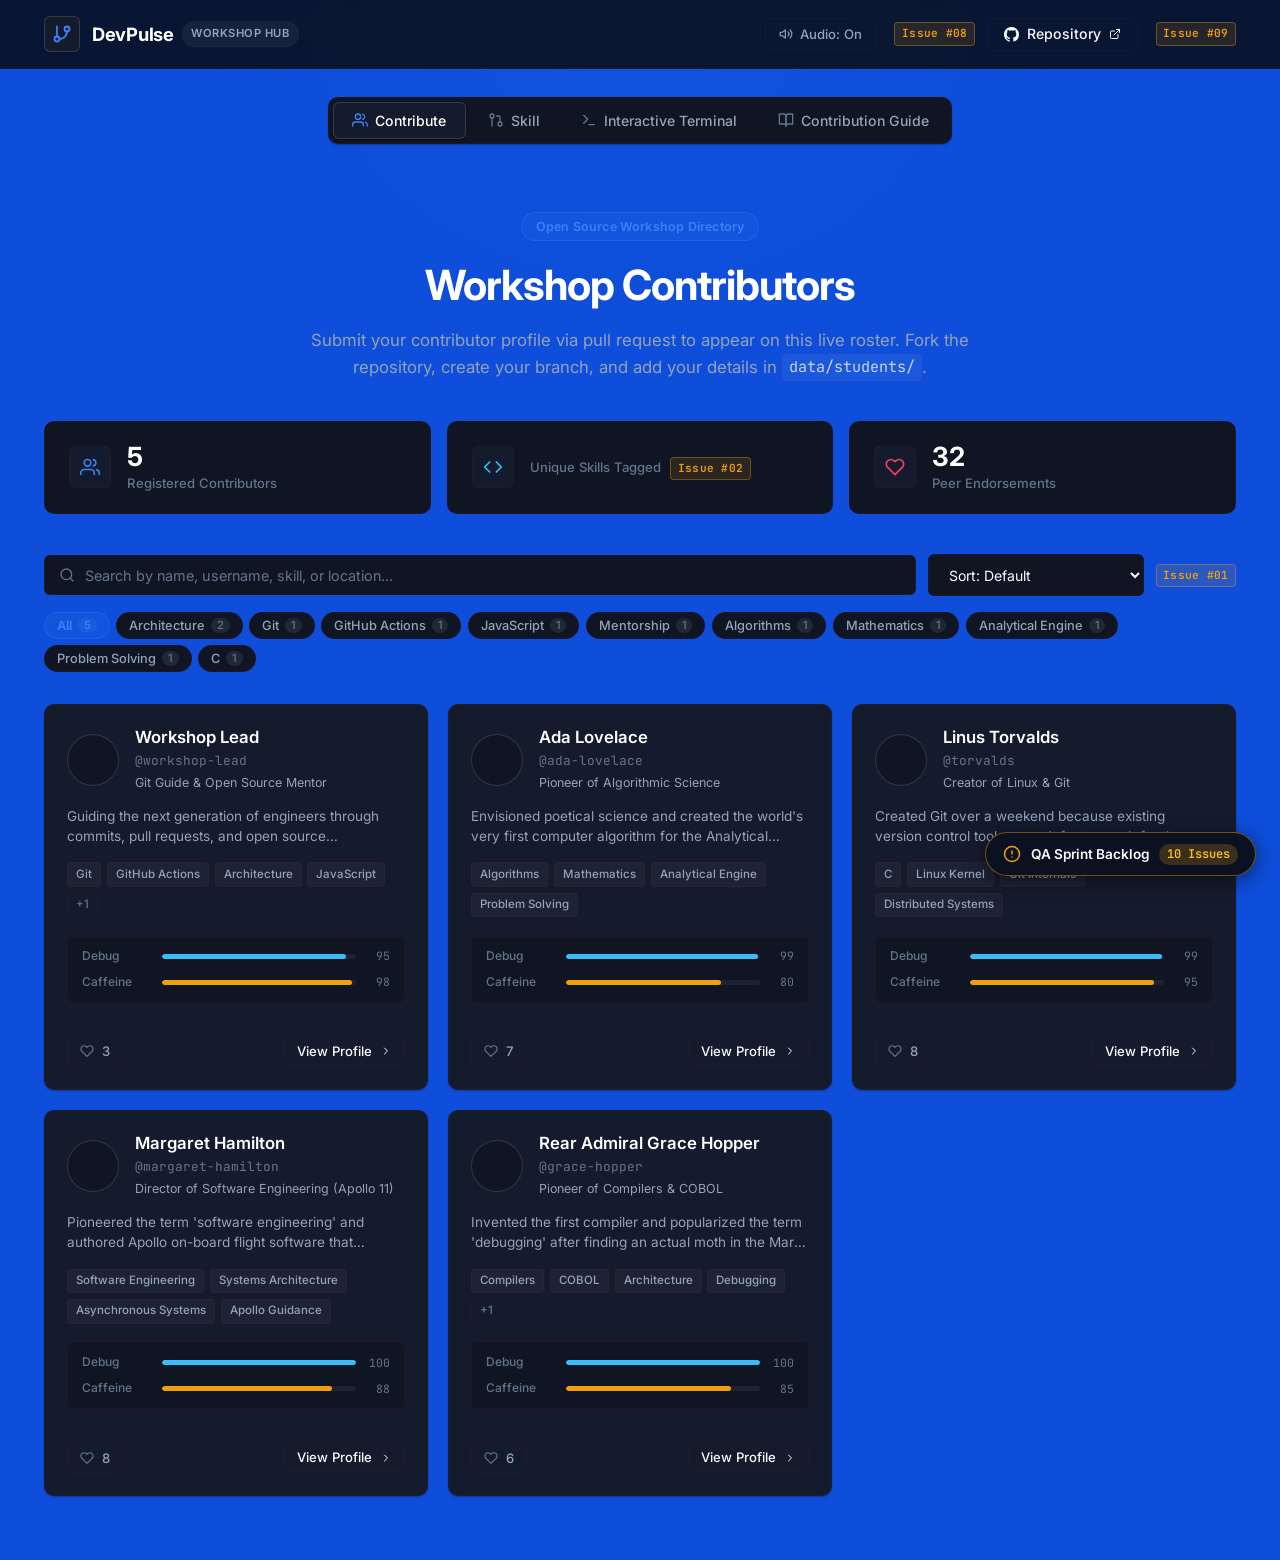
==== commit 2fc0566e: "changingindex" ====
--- a/GitHub_MTECH/index.html
+++ b/GitHub_MTECH/index.html
@@ -84,7 +84,7 @@
             <path d="M13 6h3a2 2 0 0 1 2 2v7"></path>
             <line x1="6" y1="9" x2="6" y2="21"></line>
           </svg>
-          <span>Skill Duel</span>
+          <span>Skill </span>
         </button>
         <button class="nav-tab-btn" data-tab="arcade" role="tab" id="tab-btn-arcade">
           <svg width="16" height="16" viewBox="0 0 24 24" fill="none" stroke="currentColor" stroke-width="2"
@@ -444,7 +444,8 @@
         <ol class="qa-workflow-steps">
           <li><strong>Select an Issue:</strong> Pick an unassigned defect below (Issue #01 to #10).</li>
           <li><strong>Raise on GitHub:</strong> File a formal GitHub Issue (e.g.
-            <code>[Bug]: Issue #01 - Kudos sort order inverted</code>) and assign it to a team member.</li>
+            <code>[Bug]: Issue #01 - Kudos sort order inverted</code>) and assign it to a team member.
+          </li>
           <li><strong>Branch & Fix:</strong> Run <code>git checkout -b fix/issue-XX-description</code>, investigate the
             source code, and implement the resolution.</li>
           <li><strong>Verify & Push:</strong> Test locally in your browser, commit with conventional commit format, and
--- a/GitHub_MTECH/css/styles.css
+++ b/GitHub_MTECH/css/styles.css
@@ -7,14 +7,14 @@
 
 :root {
   /* Surface & Base Colors */
-  --bg-canvas: #0f2a64;
+  --bg-canvas: #0e4eda;
   --bg-surface: #0f1523;
   --bg-card: #141b2d;
   --bg-card-hover: #182238;
   --bg-input: #0c121e;
 
   /* Borders */
-  --border-subtle: rgba(255, 255, 255, 0.08);
+  --border-subtle: rgba(247, 16, 16, 0.08);
   --border-medium: rgba(255, 255, 255, 0.14);
   --border-focus: #3b82f6;
 
